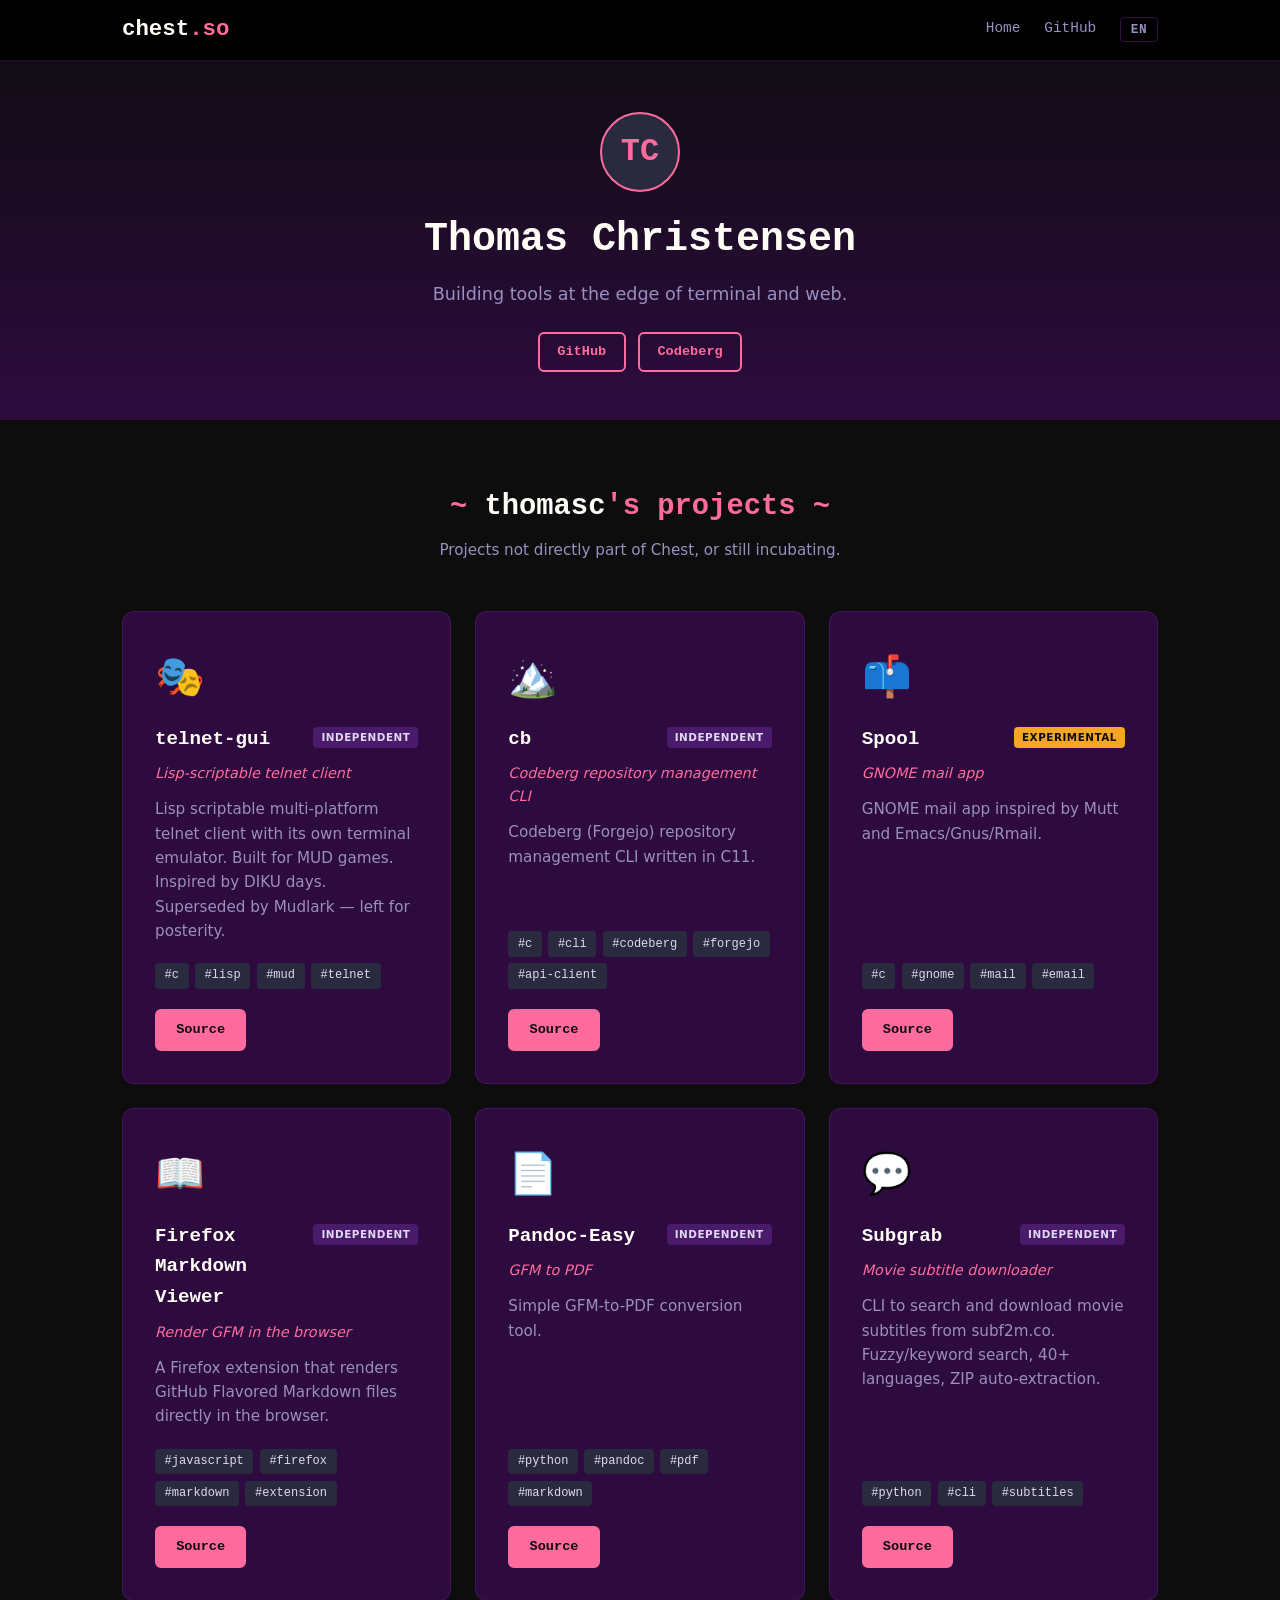
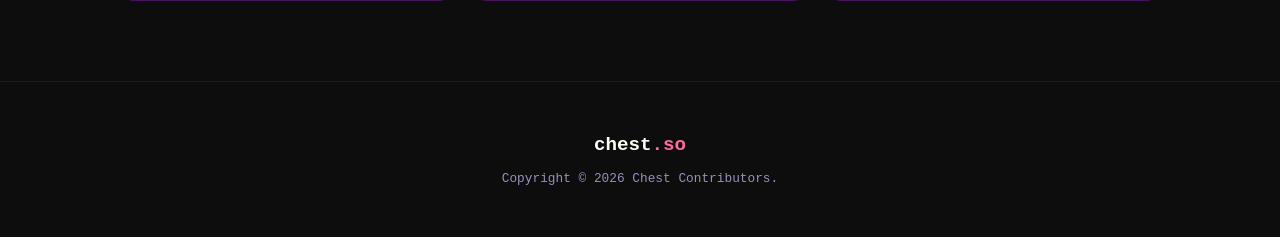
==== thomasc/index.html @ 007897b4 "Add user sub-pages for personal project showcases Introduces per-user profile pages (e.g. chest.so/t" ====
<!doctype html>
<html lang="en">
  <head>
    <meta charset="UTF-8" />
    <meta name="viewport" content="width=device-width, initial-scale=1.0" />
    <meta name="user" content="thomasc" />
    <title>thomasc — chest.so</title>
    <meta
      name="description"
      content="thomasc's projects on chest.so — incubating and side-quest projects from the Chest ecosystem."
    />
    <link rel="stylesheet" href="../style.css" />
    <link rel="stylesheet" href="../users.css" />
    <link
      rel="icon"
      href="data:image/svg+xml,<svg xmlns='http://www.w3.org/2000/svg' viewBox='0 0 100 100'><text y='.9em' font-size='90'>🧰</text></svg>"
    />
  </head>
  <body>
    <nav class="nav">
      <div class="nav-inner">
        <a href="/" class="nav-logo">
          <span class="logo-chest">chest</span><span class="logo-tld">.so</span>
        </a>
        <div class="nav-links">
          <a href="/" data-i18n="nav.home">Home</a>
          <a href="https://github.com/chestso" target="_blank" rel="noopener"
            >GitHub</a
          >
          <div class="lang-switcher" id="lang-switcher">
            <button
              class="lang-btn"
              id="lang-btn"
              aria-label="Switch language"
              aria-haspopup="true"
              aria-expanded="false"
            >
              EN
            </button>
            <ul class="lang-menu" id="lang-menu" role="menu">
              <li role="menuitem" data-lang="en">English</li>
              <li role="menuitem" data-lang="zh">中文</li>
              <li role="menuitem" data-lang="fa">فارسی</li>
              <li role="menuitem" data-lang="ar">العربية</li>
              <li role="menuitem" data-lang="th">ไทย</li>
              <li role="menuitem" data-lang="ru">Русский</li>
            </ul>
          </div>
        </div>
      </div>
    </nav>

    <main id="user-content"></main>

    <footer class="footer">
      <div class="container">
        <p>
          <span class="logo-chest">chest</span><span class="logo-tld">.so</span>
        </p>
        <p class="footer-sub" data-i18n="footer.copyright">
          Copyright &copy; 2026 Chest Contributors.
        </p>
      </div>
    </footer>

    <script src="../i18n.js"></script>
    <script src="../users.js"></script>
  </body>
</html>
---- style.css ----
:root {
  --cream: #fffdf5;
  --dark: #0d0d0d;
  --violet-deep: #2d0b3f;
  --violet: #6c1f8c;
  --magenta: #ff6b9d;
  --cyan: #00d4ff;
  --purple-mid: #4a1a6b;
  --gray-dark: #1a1a2e;
  --gray-mid: #2a2a3e;
  --text-light: #e0d8f0;
  --text-muted: #9a8fbf;
  --font-mono:
    'SF Mono', 'Cascadia Code', 'Fira Code', 'JetBrains Mono', 'Menlo',
    'Consolas', monospace;
  --font-sans:
    system-ui, -apple-system, 'Segoe UI', Helvetica, Arial, sans-serif;
  --max-width: 1100px;
}

*,
*::before,
*::after {
  margin: 0;
  padding: 0;
  box-sizing: border-box;
}

html {
  scroll-behavior: smooth;
}

body {
  background: var(--dark);
  color: var(--cream);
  font-family: var(--font-sans);
  line-height: 1.6;
  overflow-x: hidden;
}

a {
  color: var(--magenta);
  text-decoration: none;
  transition: color 0.2s;
}

a:hover {
  color: var(--cyan);
}

.container {
  max-width: var(--max-width);
  margin: 0 auto;
  padding: 0 2rem;
}

/* ── Navigation ── */
.nav {
  position: fixed;
  top: 0;
  left: 0;
  right: 0;
  z-index: 100;
  background: rgba(0, 0, 0, 0.98);
  backdrop-filter: blur(12px);
  border-bottom: 1px solid rgba(108, 31, 140, 0.3);
}

.nav-inner {
  max-width: var(--max-width);
  margin: 0 auto;
  padding: 0.75rem 2rem;
  display: flex;
  justify-content: space-between;
  align-items: center;
}

.nav-logo {
  font-family: var(--font-mono);
  font-size: 1.4rem;
  font-weight: 700;
  color: var(--cream);
}

.nav-logo:hover {
  color: var(--cream);
}

.logo-chest {
  color: var(--cream);
}

.logo-tld {
  color: var(--magenta);
}

.nav-links {
  display: flex;
  gap: 1.5rem;
  font-family: var(--font-mono);
  font-size: 0.9rem;
}

.nav-links a {
  color: var(--text-muted);
}

.nav-links a:hover {
  color: var(--cream);
}

/* ── Language Switcher ── */
.lang-switcher {
  position: relative;
}

.lang-btn {
  background: transparent;
  border: 1px solid rgba(108, 31, 140, 0.5);
  color: var(--text-muted);
  font-family: var(--font-mono);
  font-size: 0.8rem;
  font-weight: 600;
  padding: 0.25rem 0.6rem;
  border-radius: 4px;
  cursor: pointer;
  transition: all 0.2s;
  text-transform: uppercase;
  letter-spacing: 0.05em;
}

.lang-btn:hover {
  border-color: var(--magenta);
  color: var(--cream);
}

.lang-menu {
  position: absolute;
  top: calc(100% + 0.4rem);
  right: 0;
  list-style: none;
  background: var(--gray-dark);
  border: 1px solid rgba(108, 31, 140, 0.4);
  border-radius: 6px;
  padding: 0.4rem 0;
  min-width: 120px;
  box-shadow: 0 8px 24px rgba(0, 0, 0, 0.5);
  opacity: 0;
  visibility: hidden;
  transform: translateY(-4px);
  transition:
    opacity 0.2s,
    transform 0.2s,
    visibility 0.2s;
  z-index: 200;
}

.lang-menu.lang-menu-open {
  opacity: 1;
  visibility: visible;
  transform: translateY(0);
}

.lang-menu li {
  padding: 0.4rem 1rem;
  font-family: var(--font-mono);
  font-size: 0.85rem;
  color: var(--text-muted);
  cursor: pointer;
  transition: all 0.15s;
  white-space: nowrap;
}

.lang-menu li:hover {
  background: rgba(108, 31, 140, 0.25);
  color: var(--cream);
}

.lang-menu li.lang-active {
  color: var(--magenta);
  font-weight: 700;
}

/* ── Hero ── */
.hero {
  position: relative;
  min-height: 100vh;
  display: flex;
  align-items: center;
  justify-content: center;
  overflow: hidden;
}

.hero-bg {
  position: absolute;
  inset: 0;
  z-index: 0;
}

.hero-banner {
  width: 100%;
  height: 100%;
  object-fit: cover;
  opacity: 0.8;
  filter: saturate(1) contrast(1.1) brightness(0.7);
}

.hero-overlay {
  position: absolute;
  inset: 0;
  z-index: 1;
  background: linear-gradient(
    180deg,
    rgba(0, 0, 0, 0.6) 0%,
    rgba(0, 0, 0, 0.15) 40%,
    rgba(0, 0, 0, 0.6) 100%
  );
}

.hero-noise {
  position: absolute;
  inset: 0;
  z-index: 2;
  opacity: 0.2;
  mix-blend-mode: overlay;
  pointer-events: none;
}

.hero-content {
  position: relative;
  z-index: 2;
  text-align: center;
  padding: 2rem;
  max-width: 800px;
}

.hero-title {
  font-family: var(--font-mono);
  font-size: clamp(2rem, 5vw, 3.5rem);
  font-weight: 700;
  margin-bottom: 1.5rem;
  min-height: 1.3em;
}

.cursor {
  color: var(--magenta);
  animation: blink 1s step-end infinite;
}

@keyframes blink {
  50% {
    opacity: 0;
  }
}

.hero-sub {
  font-size: clamp(1rem, 2.5vw, 1.25rem);
  color: var(--text-muted);
  margin-bottom: 2rem;
  line-height: 1.7;
}

.hero-cta {
  display: flex;
  gap: 1rem;
  justify-content: center;
  flex-wrap: wrap;
}

/* ── Buttons ── */
.btn {
  display: inline-block;
  font-family: var(--font-mono);
  font-size: 0.95rem;
  font-weight: 600;
  padding: 0.7rem 1.8rem;
  border-radius: 6px;
  border: 2px solid transparent;
  cursor: pointer;
  transition: all 0.2s;
  text-transform: none;
  letter-spacing: 0;
}

.btn-primary {
  background: var(--magenta);
  color: var(--dark);
  border-color: var(--magenta);
}

.btn-primary:hover {
  background: var(--cyan);
  border-color: var(--cyan);
  color: var(--dark);
}

.btn-outline {
  background: transparent;
  color: var(--magenta);
  border-color: var(--magenta);
}

.btn-outline:hover {
  background: var(--magenta);
  color: var(--dark);
}

.btn-small {
  font-size: 0.85rem;
  padding: 0.5rem 1.2rem;
}

/* ── Sections ── */
.section {
  padding: 5rem 0;
}

.section-alt {
  background: var(--gray-dark);
}

.section-title {
  font-family: var(--font-mono);
  font-size: clamp(1.5rem, 3vw, 2.2rem);
  font-weight: 700;
  text-align: center;
  margin-bottom: 0.75rem;
}

.section-sub {
  text-align: center;
  color: var(--text-muted);
  max-width: 600px;
  margin: 0 auto 3rem;
  font-size: 1.05rem;
}

/* ── Card Grid ── */
.card-grid {
  display: grid;
  grid-template-columns: repeat(auto-fill, minmax(300px, 1fr));
  gap: 1.25rem;
}

.card {
  display: block;
  background: var(--gray-dark);
  border: 1px solid rgba(108, 31, 140, 0.25);
  border-radius: 10px;
  padding: 1.5rem;
  transition: all 0.25s;
}

.card:hover {
  border-color: var(--magenta);
  background: var(--gray-mid);
  color: var(--cream);
  transform: translateY(-2px);
}

.card-icon {
  font-size: 1.8rem;
  margin-bottom: 0.75rem;
  width: 48px;
  height: 48px;
  display: flex;
  align-items: center;
  justify-content: center;
  background: rgba(108, 31, 140, 0.2);
  border-radius: 8px;
  color: var(--magenta);
  font-family: var(--font-mono);
}

.card h3 {
  font-family: var(--font-mono);
  font-size: 1.1rem;
  font-weight: 700;
  margin-bottom: 0.5rem;
}

.card-flair {
  color: var(--magenta);
  font-weight: 400;
  font-style: italic;
}

.card p {
  color: var(--text-muted);
  font-size: 0.9rem;
  line-height: 1.5;
}

/* ── Feature Grid ── */
.feature-grid {
  display: grid;
  grid-template-columns: repeat(auto-fill, minmax(280px, 1fr));
  gap: 1.5rem;
}

.feature-card {
  background: var(--violet-deep);
  border: 1px solid rgba(108, 31, 140, 0.4);
  border-radius: 12px;
  padding: 2rem;
  transition: all 0.25s;
  display: flex;
  flex-direction: column;
}

.feature-card:hover {
  border-color: var(--cyan);
  transform: translateY(-2px);
}

.feature-icon {
  font-size: 2.5rem;
  margin-bottom: 1rem;
}

.feature-card h3 {
  font-family: var(--font-mono);
  font-size: 1.2rem;
  font-weight: 700;
  margin-bottom: 0.75rem;
}

.feature-card p {
  color: var(--text-muted);
  font-size: 0.95rem;
  margin-bottom: 1.25rem;
  line-height: 1.6;
  flex: 1;
}

.feature-actions {
  display: flex;
  gap: 0.75rem;
  flex-wrap: wrap;
  margin-top: auto;
}

.badge-new {
  display: inline-block;
  font-family: var(--font-sans);
  font-size: 0.65rem;
  font-weight: 700;
  font-style: normal;
  text-transform: uppercase;
  letter-spacing: 0.05em;
  background: var(--cyan);
  color: var(--dark);
  padding: 0.15rem 0.5rem;
  border-radius: 4px;
  margin-left: 0.5rem;
  vertical-align: middle;
}

/* ── Motto ── */
.section-motto {
  text-align: center;
  background: linear-gradient(
    180deg,
    var(--dark) 0%,
    var(--violet-deep) 50%,
    var(--dark) 100%
  );
}

.motto {
  font-family: var(--font-mono);
  font-size: clamp(1.8rem, 4vw, 3rem);
  font-weight: 700;
  margin-bottom: 1rem;
}

.motto-sub {
  max-width: 650px;
  margin: 0 auto;
  color: var(--text-muted);
  font-size: 1.1rem;
  line-height: 1.7;
}

/* ── Community Grid ── */
.community-grid {
  display: grid;
  grid-template-columns: repeat(auto-fill, minmax(260px, 1fr));
  gap: 1.5rem;
}

.community-card {
  display: block;
  background: var(--violet-deep);
  border: 1px solid rgba(108, 31, 140, 0.4);
  border-radius: 12px;
  padding: 2rem;
  text-align: center;
  transition: all 0.25s;
}

.community-card:hover {
  border-color: var(--cyan);
  transform: translateY(-2px);
  color: var(--cream);
}

.community-avatar {
  width: 56px;
  height: 56px;
  border-radius: 50%;
  border: 2px solid var(--magenta);
  object-fit: cover;
  margin: 0 auto 1rem;
  display: block;
}

.community-avatar-placeholder {
  width: 56px;
  height: 56px;
  border-radius: 50%;
  border: 2px solid var(--magenta);
  background: var(--gray-mid);
  display: flex;
  align-items: center;
  justify-content: center;
  font-family: var(--font-mono);
  font-size: 1.4rem;
  font-weight: 700;
  color: var(--magenta);
  margin: 0 auto 1rem;
}

.community-card h3 {
  font-family: var(--font-mono);
  font-size: 1.1rem;
  font-weight: 700;
  margin-bottom: 0.3rem;
}

.community-card-tagline {
  color: var(--text-muted);
  font-size: 0.85rem;
  line-height: 1.5;
  margin-bottom: 0.75rem;
}

.community-card-count {
  font-family: var(--font-mono);
  font-size: 0.8rem;
  color: var(--magenta);
  margin-bottom: 1rem;
}

.community-card .btn {
  font-size: 0.8rem;
  padding: 0.4rem 1rem;
}

.community-card-yours {
  border-style: dashed;
  border-color: rgba(108, 31, 140, 0.5);
  display: flex;
  flex-direction: column;
  align-items: center;
  justify-content: center;
  min-height: 200px;
}

.community-card-yours .yours-icon {
  font-size: 2rem;
  color: var(--text-muted);
  margin-bottom: 0.75rem;
}

.community-card-yours .yours-text {
  font-family: var(--font-mono);
  font-size: 0.9rem;
  color: var(--text-muted);
  line-height: 1.5;
}

/* ── Footer ── */
.footer {
  text-align: center;
  padding: 3rem 0;
  border-top: 1px solid rgba(108, 31, 140, 0.25);
  font-family: var(--font-mono);
}

.footer .logo-chest {
  font-size: 1.2rem;
  font-weight: 700;
}

.footer .logo-tld {
  font-size: 1.2rem;
  font-weight: 700;
  color: var(--magenta);
}

.footer-sub {
  color: var(--text-muted);
  font-size: 0.8rem;
  margin-top: 0.5rem;
}

/* ── Responsive ── */
@media (max-width: 640px) {
  .nav-links {
    gap: 0.75rem;
    font-size: 0.8rem;
  }

  .lang-btn {
    font-size: 0.7rem;
    padding: 0.2rem 0.45rem;
  }

  .hero-content {
    padding: 1rem;
  }

  .card-grid,
  .feature-grid,
  .community-grid {
    grid-template-columns: 1fr;
  }

  .section {
    padding: 3rem 0;
  }
}

/* ── Noise Canvas ── */
#noise canvas {
  width: 100%;
  height: 100%;
}

/* ── RTL Support ── */
body.rtl {
  text-align: right;
}

body.rtl .nav-inner {
  flex-direction: row-reverse;
}

body.rtl .nav-links {
  flex-direction: row-reverse;
}

body.rtl .feature-actions {
  flex-direction: row-reverse;
}

body.rtl .hero-cta {
  flex-direction: row-reverse;
}

body.rtl .card-grid,
body.rtl .feature-grid,
body.rtl .community-grid {
  direction: rtl;
}

body.rtl .lang-menu {
  right: auto;
  left: 0;
}

body.rtl .badge-new {
  margin-left: 0;
  margin-right: 0.5rem;
}
---- users.css ----
/* ── User Page: Profile Header ── */
.user-header {
  padding: 7rem 0 3rem;
  background: linear-gradient(180deg, var(--dark) 0%, var(--violet-deep) 100%);
  text-align: center;
}

.user-avatar {
  width: 80px;
  height: 80px;
  border-radius: 50%;
  border: 2px solid var(--magenta);
  object-fit: cover;
  margin-bottom: 1rem;
}

.user-avatar-placeholder {
  width: 80px;
  height: 80px;
  border-radius: 50%;
  border: 2px solid var(--magenta);
  background: var(--gray-mid);
  display: flex;
  align-items: center;
  justify-content: center;
  font-family: var(--font-mono);
  font-size: 2rem;
  font-weight: 700;
  color: var(--magenta);
  margin: 0 auto 1rem;
}

.user-name {
  font-family: var(--font-mono);
  font-size: clamp(1.8rem, 4vw, 2.5rem);
  font-weight: 700;
  color: var(--cream);
  margin-bottom: 0.5rem;
}

.user-tagline {
  font-size: 1.1rem;
  color: var(--text-muted);
  max-width: 500px;
  margin: 0 auto 1.5rem;
  line-height: 1.6;
}

.user-links {
  display: flex;
  gap: 0.75rem;
  justify-content: center;
  flex-wrap: wrap;
}

.user-links .btn {
  font-size: 0.85rem;
  padding: 0.45rem 1.1rem;
}

/* ── User Page: Projects Section ── */
.user-projects {
  padding: 4rem 0 5rem;
}

.user-projects-title {
  font-family: var(--font-mono);
  font-size: clamp(1.3rem, 3vw, 1.8rem);
  font-weight: 700;
  text-align: center;
  margin-bottom: 0.5rem;
}

.user-projects-title .tilde {
  color: var(--magenta);
}

.user-projects-sub {
  text-align: center;
  color: var(--text-muted);
  font-size: 0.95rem;
  margin-bottom: 3rem;
}

/* ── Project Cards (adapted from feature-card) ── */
.project-grid {
  display: grid;
  grid-template-columns: repeat(auto-fill, minmax(300px, 1fr));
  gap: 1.5rem;
}

.project-card {
  background: var(--violet-deep);
  border: 1px solid rgba(108, 31, 140, 0.4);
  border-radius: 12px;
  padding: 2rem;
  transition: all 0.25s;
  display: flex;
  flex-direction: column;
  position: relative;
}

.project-card:hover {
  border-color: var(--cyan);
  transform: translateY(-2px);
}

.project-icon {
  font-size: 2.5rem;
  margin-bottom: 1rem;
}

.project-header {
  display: flex;
  align-items: flex-start;
  justify-content: space-between;
  gap: 0.75rem;
  margin-bottom: 0.5rem;
}

.project-name {
  font-family: var(--font-mono);
  font-size: 1.2rem;
  font-weight: 700;
}

.project-status {
  display: inline-block;
  font-family: var(--font-sans);
  font-size: 0.65rem;
  font-weight: 700;
  text-transform: uppercase;
  letter-spacing: 0.05em;
  padding: 0.15rem 0.5rem;
  border-radius: 4px;
  white-space: nowrap;
  flex-shrink: 0;
  margin-top: 0.2rem;
}

.status-incubating {
  background: var(--cyan);
  color: var(--dark);
}

.status-independent {
  background: var(--purple-mid);
  color: var(--text-light);
}

.status-experimental {
  background: #f5a623;
  color: var(--dark);
}

.project-tagline {
  color: var(--magenta);
  font-style: italic;
  font-size: 0.9rem;
  margin-bottom: 0.75rem;
}

.project-description {
  color: var(--text-muted);
  font-size: 0.95rem;
  line-height: 1.6;
  flex: 1;
  margin-bottom: 1.25rem;
}

.project-tags {
  display: flex;
  flex-wrap: wrap;
  gap: 0.4rem;
  margin-bottom: 1.25rem;
}

.project-tag {
  font-family: var(--font-mono);
  font-size: 0.75rem;
  background: var(--gray-mid);
  color: var(--text-light);
  padding: 0.2rem 0.6rem;
  border-radius: 4px;
}

.project-actions {
  display: flex;
  gap: 0.75rem;
  margin-top: auto;
}

/* ── User Not Found ── */
.user-notfound {
  padding: 8rem 0 6rem;
  text-align: center;
}

.user-notfound h2 {
  font-family: var(--font-mono);
  font-size: 1.8rem;
  margin-bottom: 1rem;
}

.user-notfound p {
  color: var(--text-muted);
  margin-bottom: 2rem;
}

/* ── Responsive ── */
@media (max-width: 640px) {
  .user-header {
    padding: 6rem 0 2rem;
  }

  .project-grid {
    grid-template-columns: 1fr;
  }

  .user-projects {
    padding: 2rem 0 3rem;
  }
}

/* ── RTL Support ── */
body.rtl .user-links,
body.rtl .project-actions {
  flex-direction: row-reverse;
}

body.rtl .project-grid {
  direction: rtl;
}

body.rtl .project-header {
  flex-direction: row-reverse;
}

body.rtl .project-tags {
  justify-content: flex-end;
}
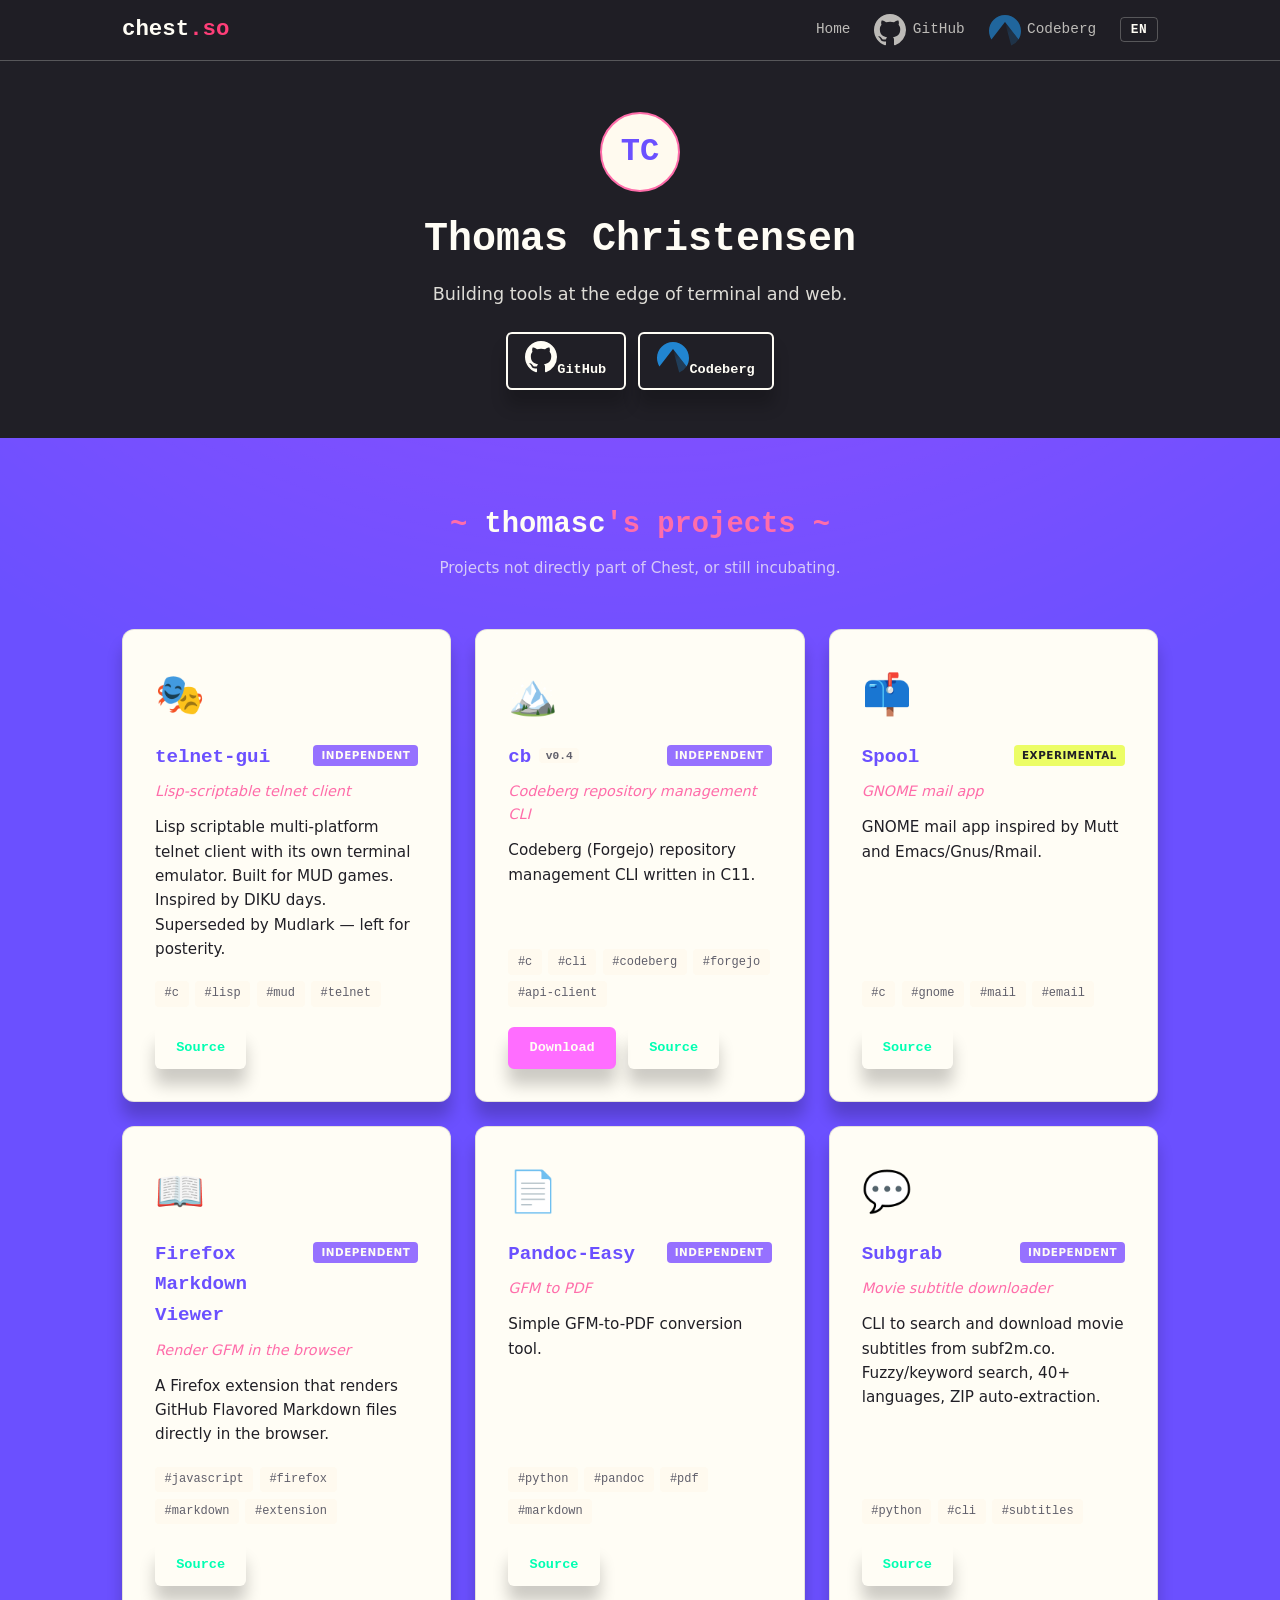
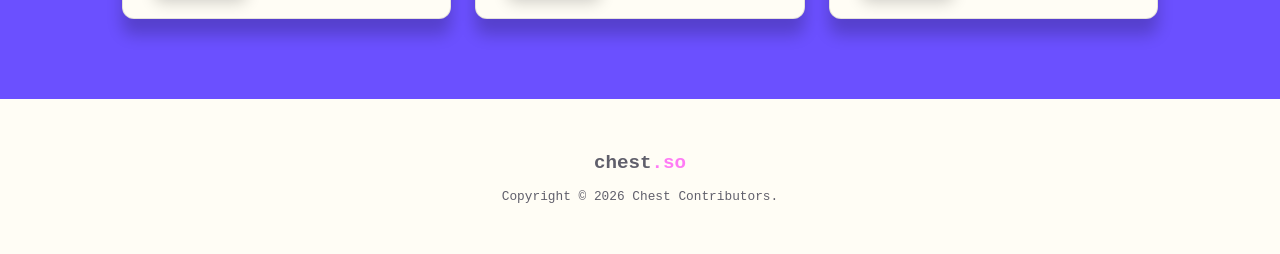
==== commit c841c4f6: "Add shared brand icons, move user metadata to users.json - Create assets/icons.js with official GitH" ====
--- a/thomasc/index.html
+++ b/thomasc/index.html
@@ -24,9 +24,7 @@
         </a>
         <div class="nav-links">
           <a href="/" data-i18n="nav.home">Home</a>
-          <a href="https://github.com/chestso" target="_blank" rel="noopener"
-            >GitHub</a
-          >
+          <span id="nav-icons"></span>
           <div class="lang-switcher" id="lang-switcher">
             <button
               class="lang-btn"
@@ -64,6 +62,7 @@
     </footer>
 
     <script src="../i18n.js"></script>
+    <script src="../assets/icons.js"></script>
     <script src="../users.js"></script>
   </body>
 </html>
--- a/style.css
+++ b/style.css
@@ -1,15 +1,68 @@
 :root {
-  --cream: #fffdf5;
-  --dark: #0d0d0d;
-  --violet-deep: #2d0b3f;
-  --violet: #6c1f8c;
-  --magenta: #ff6b9d;
-  --cyan: #00d4ff;
-  --purple-mid: #4a1a6b;
-  --gray-dark: #1a1a2e;
-  --gray-mid: #2a2a3e;
-  --text-light: #e0d8f0;
-  --text-muted: #9a8fbf;
+  /* ── CharmLand Site: Backgrounds ── */
+  --bg: #6b50ff; /* Charple — page background */
+  --bg-card: #fffdf5; /* Cream — light cards on purple */
+  --bg-card-hover: #fffaef; /* Butter — card hover */
+  --bg-elevated: #fffaef; /* Butter */
+  --bg-nav: rgba(32, 31, 38, 0.98); /* Pepper alpha */
+  --bg-section-alt: #201f26; /* Pepper — alt sections */
+  --bg-alt: #201f26; /* Pepper — motto, user header */
+  --bg-footer: #fffdf5; /* Cream — inverted footer */
+
+  /* ── CharmLand Site: Text ── */
+  --text: #fffdf5; /* Cream — body text on purple */
+  --text-light: #bfbcc8; /* Smoke */
+  --text-muted: #605f6b; /* Oyster — muted on cream */
+  --card-text: #201f26; /* Pepper — text on cream cards */
+  --card-title: #6b50ff; /* Charple — card titles */
+  --card-title-hover: #fe3e78; /* BurstRed — hover on cream */
+  --text-on-cream: #201f26; /* Pepper */
+  --text-on-cream-muted: #605f6b; /* Oyster */
+  --footer-text: #605f6b; /* Oyster — footer text */
+  --footer-link: #ff7bf5; /* LinkPink — footer links */
+
+  /* ── CharmLand Site: Accents ── */
+  --accent: #fe3e78; /* BurstRed — primary */
+  --accent-hover: #0adcdb; /* Turtle — hover/secondary */
+  --accent-green: #00ffb2; /* Julep — badges, success */
+  --link-green: #00ffb2; /* Julep — links */
+  --accent-yellow: #ecfd65; /* ActiveYellow — experimental */
+  --accent-purple: #9671ff; /* AccentPurple — independent status */
+  --accent-warm: #ff6daa; /* Tuna — warm accent */
+  --card-accent: #ff6daa; /* Tuna — card accent */
+  --card-icon-color: #6b50ff; /* Charple — card icon on cream */
+  --card-flair: #ff6daa; /* Tuna — card flair text */
+
+  /* ── Buttons ── */
+  --btn-bg: #ff6dff; /* ButtonMagenta */
+  --btn-text: #fffdf5; /* Cream */
+  --btn-outline-color: #fffdf5; /* Cream */
+
+  /* ── Borders ── */
+  --border: rgba(255, 253, 245, 0.25); /* Cream alpha — visible on purple */
+  --border-accent: rgba(254, 62, 120, 0.3); /* BurstRed alpha */
+  --border-hover: #e8fe96; /* Zest — community card hover */
+  --border-card: rgba(32, 31, 38, 0.12); /* Pepper alpha — on cream cards */
+
+  /* ── Overlay & interactive alphas ── */
+  --hero-overlay: rgba(32, 31, 38, 0.55); /* Pepper alpha */
+  --hover-accent-bg: rgba(254, 62, 120, 0.15); /* BurstRed alpha */
+  --card-icon-bg: rgba(107, 80, 255, 0.12); /* Charple alpha */
+  --shadow-menu: 0 8px 24px rgba(0, 0, 0, 0.5);
+  --shadow-card: 0 1rem 1rem rgba(0, 0, 0, 0.2);
+  --shadow-card-hover: 0 0.25rem 0.25rem rgba(0, 0, 0, 0.25);
+
+  /* ── Gradient glow ── */
+  --glow-gradient: radial-gradient(
+    circle,
+    rgba(255, 123, 245, 0.6) 0%,
+    rgba(255, 123, 245, 0) 70%
+  );
+
+  /* ── Animated gradient text ── */
+  --gradient-text: linear-gradient(90deg, #fffdf5, #ff7bf5, #fffdf5);
+
+  /* ── Fonts ── */
   --font-mono:
     'SF Mono', 'Cascadia Code', 'Fira Code', 'JetBrains Mono', 'Menlo',
     'Consolas', monospace;
@@ -31,21 +84,47 @@
 }
 
 body {
-  background: var(--dark);
-  color: var(--cream);
+  background: var(--bg);
+  color: var(--text);
   font-family: var(--font-sans);
   line-height: 1.6;
   overflow-x: hidden;
+  position: relative;
+}
+
+body::before {
+  content: '';
+  position: fixed;
+  top: 0;
+  left: 0;
+  width: 100vw;
+  height: 100vh;
+  background: var(--glow-gradient);
+  background-size: 2400px 2400px;
+  background-position: 50% -1600px;
+  background-repeat: no-repeat;
+  z-index: -1;
+  pointer-events: none;
+  mix-blend-mode: overlay;
+}
+
+@keyframes bg-colorcycle {
+  0% {
+    background-position: 0 0;
+  }
+  to {
+    background-position: 200% 0;
+  }
 }
 
 a {
-  color: var(--magenta);
+  color: var(--link-green);
   text-decoration: none;
   transition: color 0.2s;
 }
 
 a:hover {
-  color: var(--cyan);
+  color: var(--card-accent);
 }
 
 .container {
@@ -61,9 +140,9 @@
   left: 0;
   right: 0;
   z-index: 100;
-  background: rgba(0, 0, 0, 0.98);
+  background: var(--bg-nav);
   backdrop-filter: blur(12px);
-  border-bottom: 1px solid rgba(108, 31, 140, 0.3);
+  border-bottom: 1px solid var(--border);
 }
 
 .nav-inner {
@@ -79,34 +158,76 @@
   font-family: var(--font-mono);
   font-size: 1.4rem;
   font-weight: 700;
-  color: var(--cream);
+  color: var(--text);
 }
 
 .nav-logo:hover {
-  color: var(--cream);
+  color: var(--text);
 }
 
 .logo-chest {
-  color: var(--cream);
+  color: var(--text);
 }
 
 .logo-tld {
-  color: var(--magenta);
+  color: var(--accent);
 }
 
 .nav-links {
   display: flex;
+  align-items: center;
   gap: 1.5rem;
   font-family: var(--font-mono);
   font-size: 0.9rem;
 }
 
 .nav-links a {
-  color: var(--text-muted);
+  display: inline-flex;
+  align-items: center;
+  color: var(--text);
+  opacity: 0.7;
 }
 
 .nav-links a:hover {
-  color: var(--cream);
+  color: var(--accent-green);
+  opacity: 1;
+}
+
+.nav-icon-link {
+  display: inline-flex;
+  align-items: center;
+  gap: 0.4rem;
+  color: var(--text);
+  opacity: 0.7;
+}
+
+#nav-icons {
+  display: inline-flex;
+  align-items: center;
+  gap: 1.5rem;
+}
+
+.nav-icon-link:hover {
+  color: var(--accent-green);
+  opacity: 1;
+}
+
+.nav-icon-link svg {
+  flex-shrink: 0;
+}
+
+/* ── Liberapay ── */
+/* Hidden until Liberapay account is fully set up.
+   To enable: change display to "inline-flex" */
+.nav-liberapay {
+  display: none;
+  align-items: center;
+}
+
+.nav-liberapay img {
+  height: 28px;
+  width: auto;
+  border-radius: 4px;
 }
 
 /* ── Language Switcher ── */
@@ -116,8 +237,8 @@
 
 .lang-btn {
   background: transparent;
-  border: 1px solid rgba(108, 31, 140, 0.5);
-  color: var(--text-muted);
+  border: 1px solid var(--border);
+  color: var(--text);
   font-family: var(--font-mono);
   font-size: 0.8rem;
   font-weight: 600;
@@ -130,8 +251,8 @@
 }
 
 .lang-btn:hover {
-  border-color: var(--magenta);
-  color: var(--cream);
+  border-color: var(--link-green);
+  color: var(--text);
 }
 
 .lang-menu {
@@ -139,12 +260,12 @@
   top: calc(100% + 0.4rem);
   right: 0;
   list-style: none;
-  background: var(--gray-dark);
-  border: 1px solid rgba(108, 31, 140, 0.4);
+  background: var(--bg-section-alt);
+  border: 1px solid var(--border);
   border-radius: 6px;
   padding: 0.4rem 0;
   min-width: 120px;
-  box-shadow: 0 8px 24px rgba(0, 0, 0, 0.5);
+  box-shadow: var(--shadow-menu);
   opacity: 0;
   visibility: hidden;
   transform: translateY(-4px);
@@ -165,19 +286,25 @@
   padding: 0.4rem 1rem;
   font-family: var(--font-mono);
   font-size: 0.85rem;
-  color: var(--text-muted);
+  color: var(--text);
   cursor: pointer;
   transition: all 0.15s;
   white-space: nowrap;
 }
 
+.section,
+.section-alt,
+.section-motto {
+  border-bottom: 1px solid var(--border);
+}
+
 .lang-menu li:hover {
-  background: rgba(108, 31, 140, 0.25);
-  color: var(--cream);
+  background: var(--hover-accent-bg);
+  color: var(--text);
 }
 
 .lang-menu li.lang-active {
-  color: var(--magenta);
+  color: var(--link-green);
   font-weight: 700;
 }
 
@@ -209,12 +336,7 @@
   position: absolute;
   inset: 0;
   z-index: 1;
-  background: linear-gradient(
-    180deg,
-    rgba(0, 0, 0, 0.6) 0%,
-    rgba(0, 0, 0, 0.15) 40%,
-    rgba(0, 0, 0, 0.6) 100%
-  );
+  background: var(--hero-overlay);
 }
 
 .hero-noise {
@@ -240,10 +362,17 @@
   font-weight: 700;
   margin-bottom: 1.5rem;
   min-height: 1.3em;
+  background-image: var(--gradient-text);
+  background-size: 200% 200%;
+  background-clip: text;
+  -webkit-background-clip: text;
+  -webkit-text-fill-color: transparent;
+  animation: 6s linear infinite bg-colorcycle;
 }
 
 .cursor {
-  color: var(--magenta);
+  color: var(--accent-warm);
+  -webkit-text-fill-color: var(--accent-warm);
   animation: blink 1s step-end infinite;
 }
 
@@ -255,7 +384,8 @@
 
 .hero-sub {
   font-size: clamp(1rem, 2.5vw, 1.25rem);
-  color: var(--text-muted);
+  color: var(--text);
+  opacity: 0.85;
   margin-bottom: 2rem;
   line-height: 1.7;
 }
@@ -277,32 +407,43 @@
   border-radius: 6px;
   border: 2px solid transparent;
   cursor: pointer;
-  transition: all 0.2s;
+  transition:
+    transform 0.15s,
+    box-shadow 0.15s,
+    opacity 0.15s;
   text-transform: none;
   letter-spacing: 0;
+  box-shadow: var(--shadow-card);
+}
+
+.btn:hover {
+  transform: translateY(1px);
+  box-shadow: var(--shadow-card-hover);
+}
+
+.btn:active {
+  transform: translateY(2px);
 }
 
 .btn-primary {
-  background: var(--magenta);
-  color: var(--dark);
-  border-color: var(--magenta);
+  background: var(--btn-bg);
+  color: var(--btn-text);
+  border-color: var(--btn-bg);
 }
 
 .btn-primary:hover {
-  background: var(--cyan);
-  border-color: var(--cyan);
-  color: var(--dark);
+  opacity: 0.85;
 }
 
 .btn-outline {
   background: transparent;
-  color: var(--magenta);
-  border-color: var(--magenta);
+  color: var(--btn-outline-color);
+  border-color: var(--btn-outline-color);
 }
 
 .btn-outline:hover {
-  background: var(--magenta);
-  color: var(--dark);
+  background: var(--btn-outline-color);
+  color: var(--bg);
 }
 
 .btn-small {
@@ -316,7 +457,7 @@
 }
 
 .section-alt {
-  background: var(--gray-dark);
+  background: var(--bg-section-alt);
 }
 
 .section-title {
@@ -329,10 +470,16 @@
 
 .section-sub {
   text-align: center;
-  color: var(--text-muted);
+  color: var(--text);
+  opacity: 0.7;
   max-width: 600px;
   margin: 0 auto 3rem;
   font-size: 1.05rem;
+}
+
+.section-alt .section-sub {
+  color: var(--text);
+  opacity: 0.6;
 }
 
 /* ── Card Grid ── */
@@ -344,18 +491,21 @@
 
 .card {
   display: block;
-  background: var(--gray-dark);
-  border: 1px solid rgba(108, 31, 140, 0.25);
+  background: var(--bg-card);
+  border: 1px solid var(--border-card);
   border-radius: 10px;
   padding: 1.5rem;
-  transition: all 0.25s;
+  transition:
+    transform 0.15s,
+    box-shadow 0.15s;
+  box-shadow: var(--shadow-card);
 }
 
 .card:hover {
-  border-color: var(--magenta);
-  background: var(--gray-mid);
-  color: var(--cream);
-  transform: translateY(-2px);
+  border-color: var(--card-accent);
+  color: var(--card-text);
+  transform: translateY(6px);
+  box-shadow: var(--shadow-card-hover);
 }
 
 .card-icon {
@@ -366,9 +516,9 @@
   display: flex;
   align-items: center;
   justify-content: center;
-  background: rgba(108, 31, 140, 0.2);
+  background: var(--card-icon-bg);
   border-radius: 8px;
-  color: var(--magenta);
+  color: var(--card-icon-color);
   font-family: var(--font-mono);
 }
 
@@ -377,18 +527,28 @@
   font-size: 1.1rem;
   font-weight: 700;
   margin-bottom: 0.5rem;
+  color: var(--card-title);
+  transition: color 0.25s;
+}
+
+.card:hover h3 {
+  color: var(--card-title-hover);
 }
 
 .card-flair {
-  color: var(--magenta);
+  color: var(--card-flair);
   font-weight: 400;
   font-style: italic;
 }
 
 .card p {
-  color: var(--text-muted);
+  color: var(--card-text);
   font-size: 0.9rem;
   line-height: 1.5;
+}
+
+.badge-version {
+  color: var(--card-text);
 }
 
 /* ── Feature Grid ── */
@@ -399,18 +559,22 @@
 }
 
 .feature-card {
-  background: var(--violet-deep);
-  border: 1px solid rgba(108, 31, 140, 0.4);
+  background: var(--bg-card);
+  border: 1px solid var(--border-card);
   border-radius: 12px;
   padding: 2rem;
-  transition: all 0.25s;
+  transition:
+    transform 0.15s,
+    box-shadow 0.15s;
   display: flex;
   flex-direction: column;
+  box-shadow: var(--shadow-card);
 }
 
 .feature-card:hover {
-  border-color: var(--cyan);
-  transform: translateY(-2px);
+  border-color: var(--card-accent);
+  transform: translateY(6px);
+  box-shadow: var(--shadow-card-hover);
 }
 
 .feature-icon {
@@ -423,10 +587,16 @@
   font-size: 1.2rem;
   font-weight: 700;
   margin-bottom: 0.75rem;
+  color: var(--card-title);
+  transition: color 0.25s;
+}
+
+.feature-card:hover h3 {
+  color: var(--card-title-hover);
 }
 
 .feature-card p {
-  color: var(--text-muted);
+  color: var(--card-text);
   font-size: 0.95rem;
   margin-bottom: 1.25rem;
   line-height: 1.6;
@@ -440,18 +610,14 @@
   margin-top: auto;
 }
 
-.badge-new {
-  display: inline-block;
-  font-family: var(--font-sans);
-  font-size: 0.65rem;
-  font-weight: 700;
-  font-style: normal;
-  text-transform: uppercase;
-  letter-spacing: 0.05em;
-  background: var(--cyan);
-  color: var(--dark);
-  padding: 0.15rem 0.5rem;
+.badge-version {
+  font-family: var(--font-mono);
+  font-size: 0.7rem;
+  font-weight: 600;
+  color: var(--text-on-cream-muted);
+  background: var(--bg-card-hover);
   border-radius: 4px;
+  padding: 0.1rem 0.4rem;
   margin-left: 0.5rem;
   vertical-align: middle;
 }
@@ -459,12 +625,7 @@
 /* ── Motto ── */
 .section-motto {
   text-align: center;
-  background: linear-gradient(
-    180deg,
-    var(--dark) 0%,
-    var(--violet-deep) 50%,
-    var(--dark) 100%
-  );
+  background: var(--bg-alt);
 }
 
 .motto {
@@ -472,12 +633,14 @@
   font-size: clamp(1.8rem, 4vw, 3rem);
   font-weight: 700;
   margin-bottom: 1rem;
+  color: var(--text);
 }
 
 .motto-sub {
   max-width: 650px;
   margin: 0 auto;
-  color: var(--text-muted);
+  color: var(--text);
+  opacity: 0.7;
   font-size: 1.1rem;
   line-height: 1.7;
 }
@@ -491,25 +654,28 @@
 
 .community-card {
   display: block;
-  background: var(--violet-deep);
-  border: 1px solid rgba(108, 31, 140, 0.4);
+  background: var(--bg-card);
+  border: 1px solid var(--border-card);
   border-radius: 12px;
   padding: 2rem;
   text-align: center;
-  transition: all 0.25s;
+  transition:
+    transform 0.15s,
+    box-shadow 0.15s;
+  box-shadow: var(--shadow-card);
 }
 
 .community-card:hover {
-  border-color: var(--cyan);
-  transform: translateY(-2px);
-  color: var(--cream);
+  border-color: var(--border-hover);
+  transform: translateY(6px);
+  box-shadow: var(--shadow-card-hover);
 }
 
 .community-avatar {
   width: 56px;
   height: 56px;
   border-radius: 50%;
-  border: 2px solid var(--magenta);
+  border: 2px solid var(--card-accent);
   object-fit: cover;
   margin: 0 auto 1rem;
   display: block;
@@ -519,15 +685,15 @@
   width: 56px;
   height: 56px;
   border-radius: 50%;
-  border: 2px solid var(--magenta);
-  background: var(--gray-mid);
+  border: 2px solid var(--card-accent);
+  background: var(--bg-card-hover);
   display: flex;
   align-items: center;
   justify-content: center;
   font-family: var(--font-mono);
   font-size: 1.4rem;
   font-weight: 700;
-  color: var(--magenta);
+  color: var(--card-title);
   margin: 0 auto 1rem;
 }
 
@@ -536,10 +702,16 @@
   font-size: 1.1rem;
   font-weight: 700;
   margin-bottom: 0.3rem;
+  color: var(--card-title);
+  transition: color 0.25s;
+}
+
+.community-card:hover h3 {
+  color: var(--card-title-hover);
 }
 
 .community-card-tagline {
-  color: var(--text-muted);
+  color: var(--text-on-cream-muted);
   font-size: 0.85rem;
   line-height: 1.5;
   margin-bottom: 0.75rem;
@@ -548,7 +720,7 @@
 .community-card-count {
   font-family: var(--font-mono);
   font-size: 0.8rem;
-  color: var(--magenta);
+  color: var(--card-title);
   margin-bottom: 1rem;
 }
 
@@ -559,7 +731,7 @@
 
 .community-card-yours {
   border-style: dashed;
-  border-color: rgba(108, 31, 140, 0.5);
+  border-color: var(--border);
   display: flex;
   flex-direction: column;
   align-items: center;
@@ -569,14 +741,14 @@
 
 .community-card-yours .yours-icon {
   font-size: 2rem;
-  color: var(--text-muted);
+  color: var(--text-on-cream-muted);
   margin-bottom: 0.75rem;
 }
 
 .community-card-yours .yours-text {
   font-family: var(--font-mono);
   font-size: 0.9rem;
-  color: var(--text-muted);
+  color: var(--text-on-cream-muted);
   line-height: 1.5;
 }
 
@@ -584,23 +756,25 @@
 .footer {
   text-align: center;
   padding: 3rem 0;
-  border-top: 1px solid rgba(108, 31, 140, 0.25);
+  background: var(--bg-footer);
+  border-top: 1px solid var(--border);
   font-family: var(--font-mono);
 }
 
 .footer .logo-chest {
   font-size: 1.2rem;
   font-weight: 700;
+  color: var(--footer-text);
 }
 
 .footer .logo-tld {
   font-size: 1.2rem;
   font-weight: 700;
-  color: var(--magenta);
+  color: var(--footer-link);
 }
 
 .footer-sub {
-  color: var(--text-muted);
+  color: var(--footer-text);
   font-size: 0.8rem;
   margin-top: 0.5rem;
 }
@@ -669,8 +843,3 @@
   right: auto;
   left: 0;
 }
-
-body.rtl .badge-new {
-  margin-left: 0;
-  margin-right: 0.5rem;
-}
--- a/users.css
+++ b/users.css
@@ -1,7 +1,7 @@
 /* ── User Page: Profile Header ── */
 .user-header {
   padding: 7rem 0 3rem;
-  background: linear-gradient(180deg, var(--dark) 0%, var(--violet-deep) 100%);
+  background: var(--bg-alt);
   text-align: center;
 }
 
@@ -9,7 +9,7 @@
   width: 80px;
   height: 80px;
   border-radius: 50%;
-  border: 2px solid var(--magenta);
+  border: 2px solid var(--card-accent);
   object-fit: cover;
   margin-bottom: 1rem;
 }
@@ -18,15 +18,15 @@
   width: 80px;
   height: 80px;
   border-radius: 50%;
-  border: 2px solid var(--magenta);
-  background: var(--gray-mid);
+  border: 2px solid var(--card-accent);
+  background: var(--bg-card-hover);
   display: flex;
   align-items: center;
   justify-content: center;
   font-family: var(--font-mono);
   font-size: 2rem;
   font-weight: 700;
-  color: var(--magenta);
+  color: var(--card-title);
   margin: 0 auto 1rem;
 }
 
@@ -34,13 +34,14 @@
   font-family: var(--font-mono);
   font-size: clamp(1.8rem, 4vw, 2.5rem);
   font-weight: 700;
-  color: var(--cream);
+  color: var(--text);
   margin-bottom: 0.5rem;
 }
 
 .user-tagline {
   font-size: 1.1rem;
-  color: var(--text-muted);
+  color: var(--text);
+  opacity: 0.85;
   max-width: 500px;
   margin: 0 auto 1.5rem;
   line-height: 1.6;
@@ -72,17 +73,18 @@
 }
 
 .user-projects-title .tilde {
-  color: var(--magenta);
+  color: var(--card-accent);
 }
 
 .user-projects-sub {
   text-align: center;
-  color: var(--text-muted);
+  color: var(--text);
+  opacity: 0.7;
   font-size: 0.95rem;
   margin-bottom: 3rem;
 }
 
-/* ── Project Cards (adapted from feature-card) ── */
+/* ── Project Cards ── */
 .project-grid {
   display: grid;
   grid-template-columns: repeat(auto-fill, minmax(300px, 1fr));
@@ -90,19 +92,23 @@
 }
 
 .project-card {
-  background: var(--violet-deep);
-  border: 1px solid rgba(108, 31, 140, 0.4);
+  background: var(--bg-card);
+  border: 1px solid var(--border-card);
   border-radius: 12px;
   padding: 2rem;
-  transition: all 0.25s;
+  transition:
+    transform 0.15s,
+    box-shadow 0.15s;
   display: flex;
   flex-direction: column;
   position: relative;
+  box-shadow: var(--shadow-card);
 }
 
 .project-card:hover {
-  border-color: var(--cyan);
-  transform: translateY(-2px);
+  border-color: var(--card-accent);
+  transform: translateY(6px);
+  box-shadow: var(--shadow-card-hover);
 }
 
 .project-icon {
@@ -122,6 +128,12 @@
   font-family: var(--font-mono);
   font-size: 1.2rem;
   font-weight: 700;
+  color: var(--card-title);
+  transition: color 0.25s;
+}
+
+.project-card:hover .project-name {
+  color: var(--card-title-hover);
 }
 
 .project-status {
@@ -139,29 +151,29 @@
 }
 
 .status-incubating {
-  background: var(--cyan);
-  color: var(--dark);
+  background: var(--card-accent);
+  color: var(--btn-text);
 }
 
 .status-independent {
-  background: var(--purple-mid);
-  color: var(--text-light);
+  background: var(--accent-purple);
+  color: var(--btn-text);
 }
 
 .status-experimental {
-  background: #f5a623;
-  color: var(--dark);
+  background: var(--accent-yellow);
+  color: var(--text-on-cream);
 }
 
 .project-tagline {
-  color: var(--magenta);
+  color: var(--card-accent);
   font-style: italic;
   font-size: 0.9rem;
   margin-bottom: 0.75rem;
 }
 
 .project-description {
-  color: var(--text-muted);
+  color: var(--card-text);
   font-size: 0.95rem;
   line-height: 1.6;
   flex: 1;
@@ -178,8 +190,8 @@
 .project-tag {
   font-family: var(--font-mono);
   font-size: 0.75rem;
-  background: var(--gray-mid);
-  color: var(--text-light);
+  background: var(--bg-card-hover);
+  color: var(--text-on-cream-muted);
   padding: 0.2rem 0.6rem;
   border-radius: 4px;
 }
@@ -203,7 +215,8 @@
 }
 
 .user-notfound p {
-  color: var(--text-muted);
+  color: var(--text);
+  opacity: 0.7;
   margin-bottom: 2rem;
 }
 
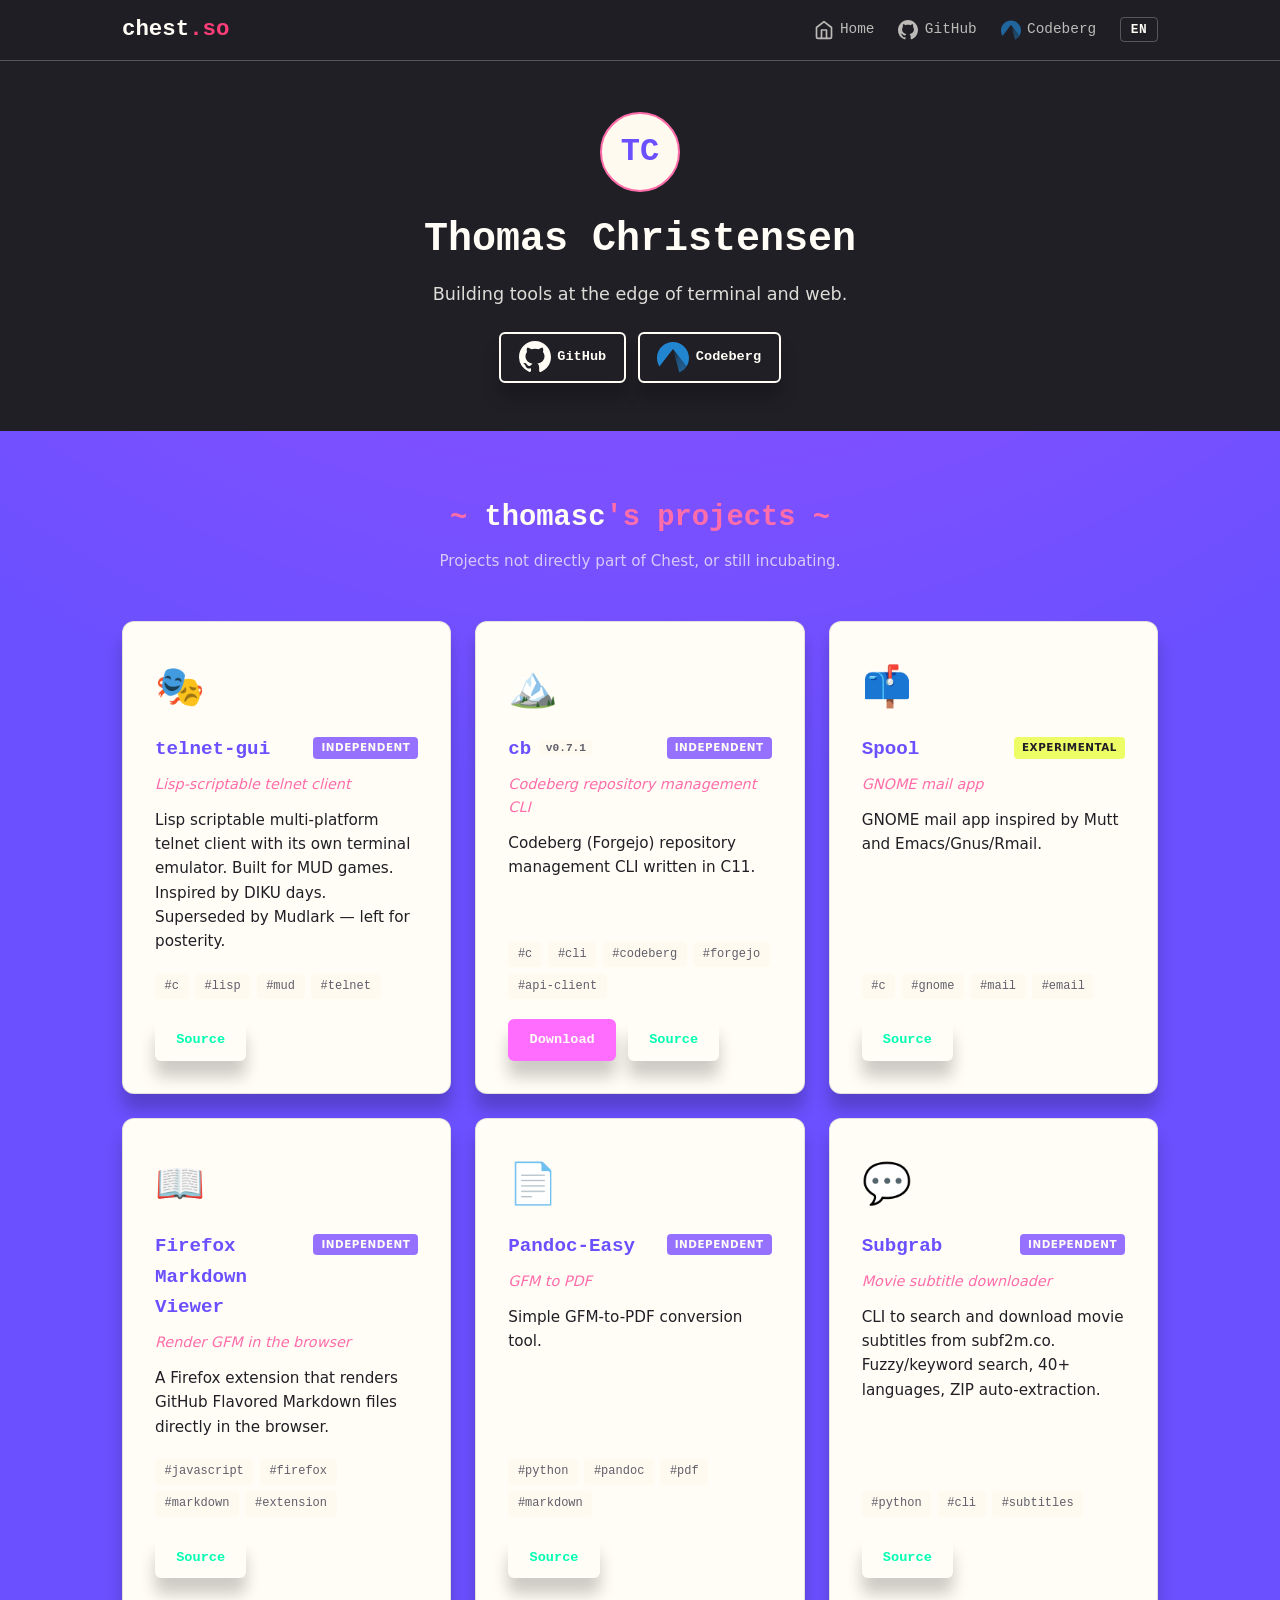
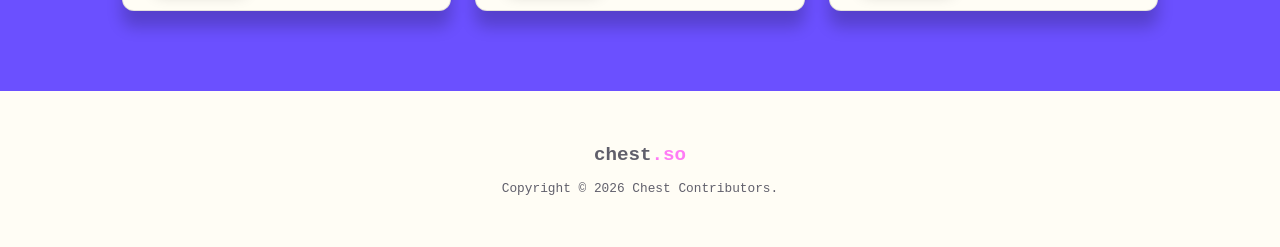
==== commit 88bf8d04: "Add nav icons, extract shared code to common.js, and deduplicate main.js/users.js Nav links now have" ====
--- a/thomasc/index.html
+++ b/thomasc/index.html
@@ -23,7 +23,24 @@
           <span class="logo-chest">chest</span><span class="logo-tld">.so</span>
         </a>
         <div class="nav-links">
-          <a href="/" data-i18n="nav.home">Home</a>
+          <a href="/" class="nav-link">
+            <svg
+              class="nav-link-icon"
+              xmlns="http://www.w3.org/2000/svg"
+              width="16"
+              height="16"
+              viewBox="0 0 24 24"
+              fill="none"
+              stroke="currentColor"
+              stroke-width="2"
+              stroke-linecap="round"
+              stroke-linejoin="round"
+              aria-hidden="true"
+            >
+              <path d="M3 9l9-7 9 7v11a2 2 0 0 1-2 2H5a2 2 0 0 1-2-2z" />
+              <polyline points="9 22 9 12 15 12 15 22" /></svg
+            ><span data-i18n="nav.home">Home</span>
+          </a>
           <span id="nav-icons"></span>
           <div class="lang-switcher" id="lang-switcher">
             <button
@@ -63,6 +80,7 @@
 
     <script src="../i18n.js"></script>
     <script src="../assets/icons.js"></script>
+    <script src="../common.js"></script>
     <script src="../users.js"></script>
   </body>
 </html>
--- a/style.css
+++ b/style.css
@@ -184,8 +184,18 @@
 .nav-links a {
   display: inline-flex;
   align-items: center;
+  gap: 0.4rem;
   color: var(--text);
   opacity: 0.7;
+}
+
+.nav-link-icon {
+  flex-shrink: 0;
+}
+
+.nav-links svg {
+  width: 20px;
+  height: 20px;
 }
 
 .nav-links a:hover {
@@ -399,7 +409,10 @@
 
 /* ── Buttons ── */
 .btn {
-  display: inline-block;
+  display: inline-flex;
+  align-items: center;
+  justify-content: center;
+  gap: 0.4rem;
   font-family: var(--font-mono);
   font-size: 0.95rem;
   font-weight: 600;
@@ -421,6 +434,10 @@
   box-shadow: var(--shadow-card-hover);
 }
 
+.btn:not(.btn-primary):not(.btn-outline):hover {
+  color: var(--link-green);
+}
+
 .btn:active {
   transform: translateY(2px);
 }
@@ -433,6 +450,7 @@
 
 .btn-primary:hover {
   opacity: 0.85;
+  color: var(--btn-text);
 }
 
 .btn-outline {
@@ -545,10 +563,6 @@
   color: var(--card-text);
   font-size: 0.9rem;
   line-height: 1.5;
-}
-
-.badge-version {
-  color: var(--card-text);
 }
 
 /* ── Feature Grid ── */
@@ -582,6 +596,12 @@
   margin-bottom: 1rem;
 }
 
+.feature-icon img {
+  display: block;
+  width: 48px;
+  height: 48px;
+}
+
 .feature-card h3 {
   font-family: var(--font-mono);
   font-size: 1.2rem;
@@ -620,6 +640,10 @@
   padding: 0.1rem 0.4rem;
   margin-left: 0.5rem;
   vertical-align: middle;
+}
+
+a .badge-version {
+  color: var(--text-on-cream-muted);
 }
 
 /* ── Motto ── */
@@ -786,6 +810,11 @@
     font-size: 0.8rem;
   }
 
+  .nav-link-icon + span,
+  .nav-link span {
+    display: none;
+  }
+
   .lang-btn {
     font-size: 0.7rem;
     padding: 0.2rem 0.45rem;
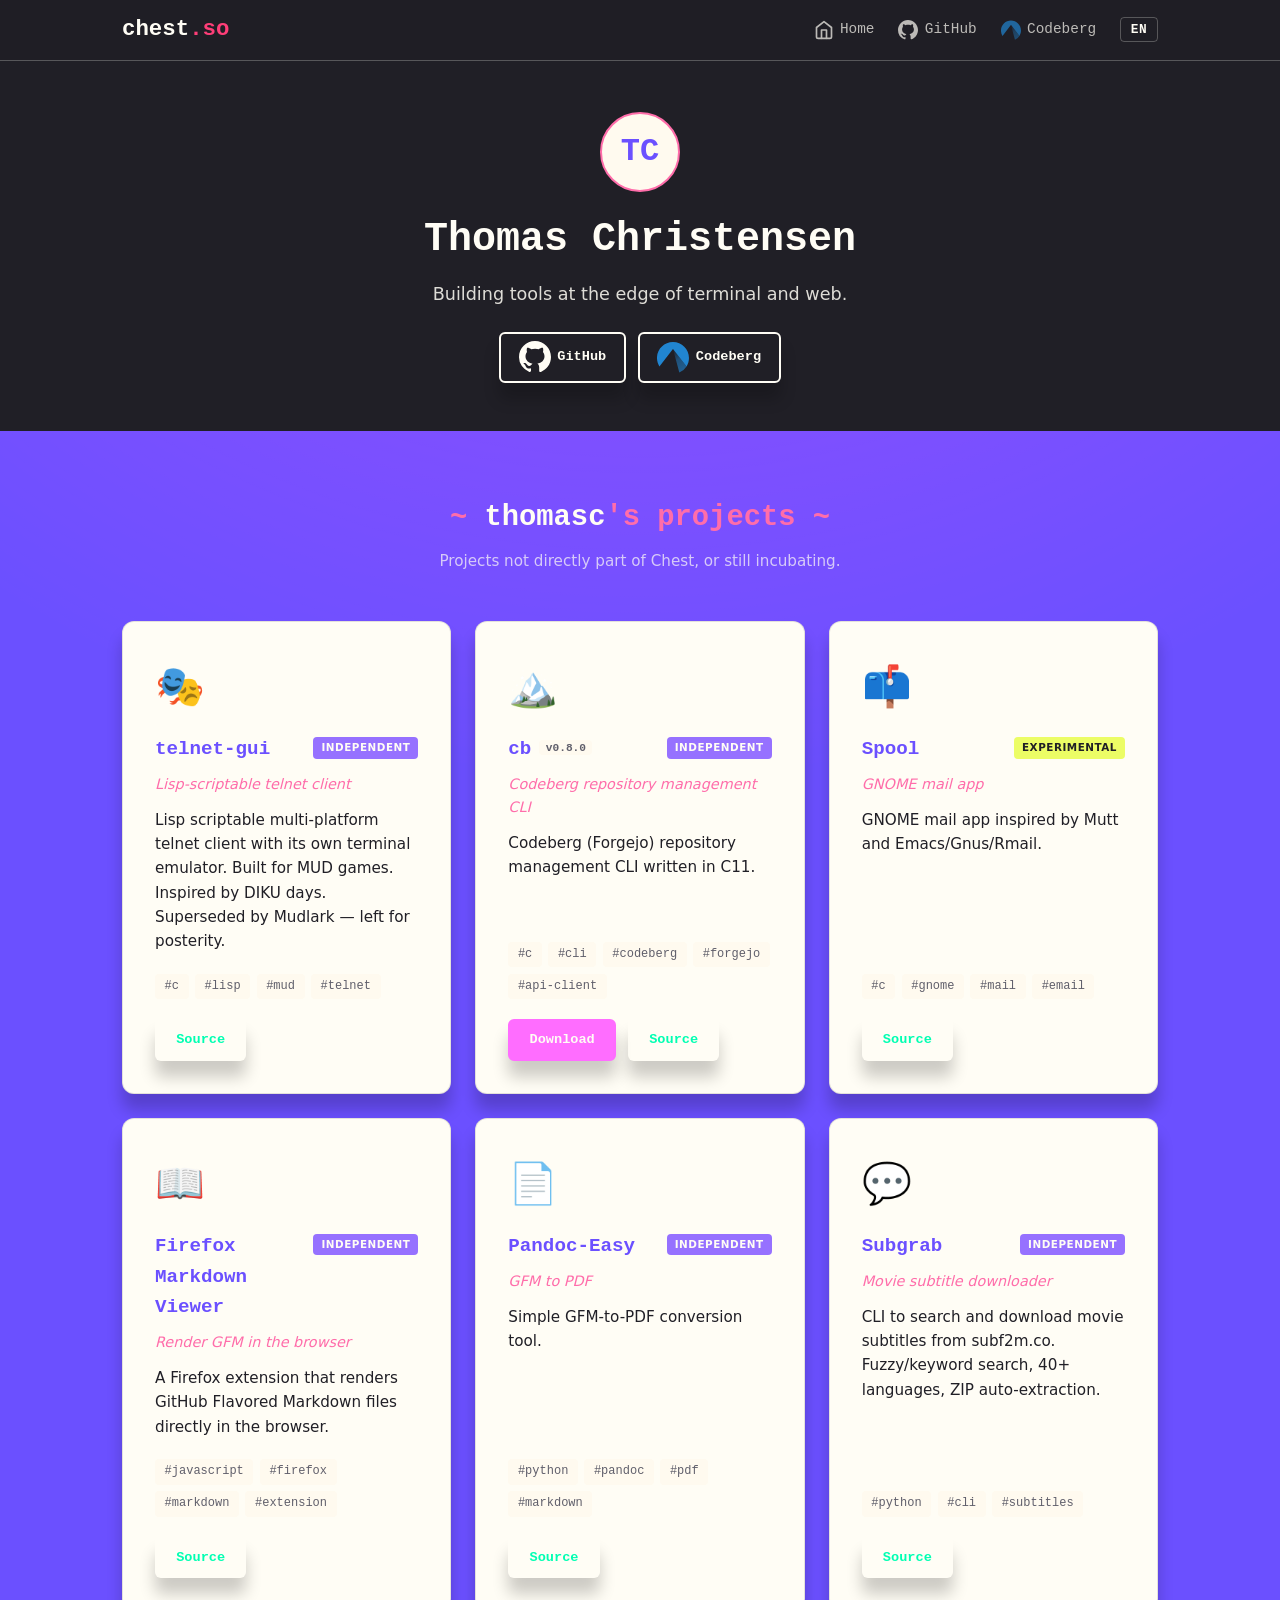
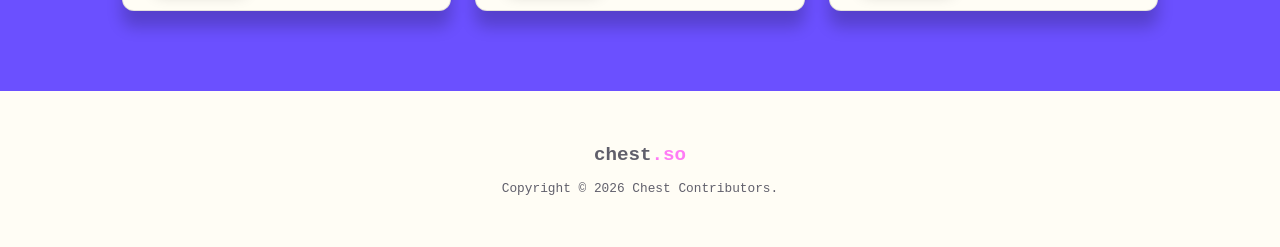
==== commit ebe38ddc: "Add site icon: open chest with golden light Replace emoji favicon with proper SVG icon — a wooden tr" ====
--- a/thomasc/index.html
+++ b/thomasc/index.html
@@ -11,10 +11,7 @@
     />
     <link rel="stylesheet" href="../style.css" />
     <link rel="stylesheet" href="../users.css" />
-    <link
-      rel="icon"
-      href="data:image/svg+xml,<svg xmlns='http://www.w3.org/2000/svg' viewBox='0 0 100 100'><text y='.9em' font-size='90'>🧰</text></svg>"
-    />
+    <link rel="icon" href="../assets/favicon.svg" type="image/svg+xml" />
   </head>
   <body>
     <nav class="nav">
@@ -25,7 +22,6 @@
         <div class="nav-links">
           <a href="/" class="nav-link">
             <svg
-              class="nav-link-icon"
               xmlns="http://www.w3.org/2000/svg"
               width="16"
               height="16"
--- a/style.css
+++ b/style.css
@@ -189,13 +189,10 @@
   opacity: 0.7;
 }
 
-.nav-link-icon {
-  flex-shrink: 0;
-}
-
 .nav-links svg {
   width: 20px;
   height: 20px;
+  flex-shrink: 0;
 }
 
 .nav-links a:hover {
@@ -203,27 +200,10 @@
   opacity: 1;
 }
 
-.nav-icon-link {
-  display: inline-flex;
-  align-items: center;
-  gap: 0.4rem;
-  color: var(--text);
-  opacity: 0.7;
-}
-
 #nav-icons {
   display: inline-flex;
   align-items: center;
   gap: 1.5rem;
-}
-
-.nav-icon-link:hover {
-  color: var(--accent-green);
-  opacity: 1;
-}
-
-.nav-icon-link svg {
-  flex-shrink: 0;
 }
 
 /* ── Liberapay ── */
@@ -338,6 +318,7 @@
   width: 100%;
   height: 100%;
   object-fit: cover;
+  object-position: 25% center;
   opacity: 0.8;
   filter: saturate(1) contrast(1.1) brightness(0.7);
 }
@@ -810,7 +791,6 @@
     font-size: 0.8rem;
   }
 
-  .nav-link-icon + span,
   .nav-link span {
     display: none;
   }
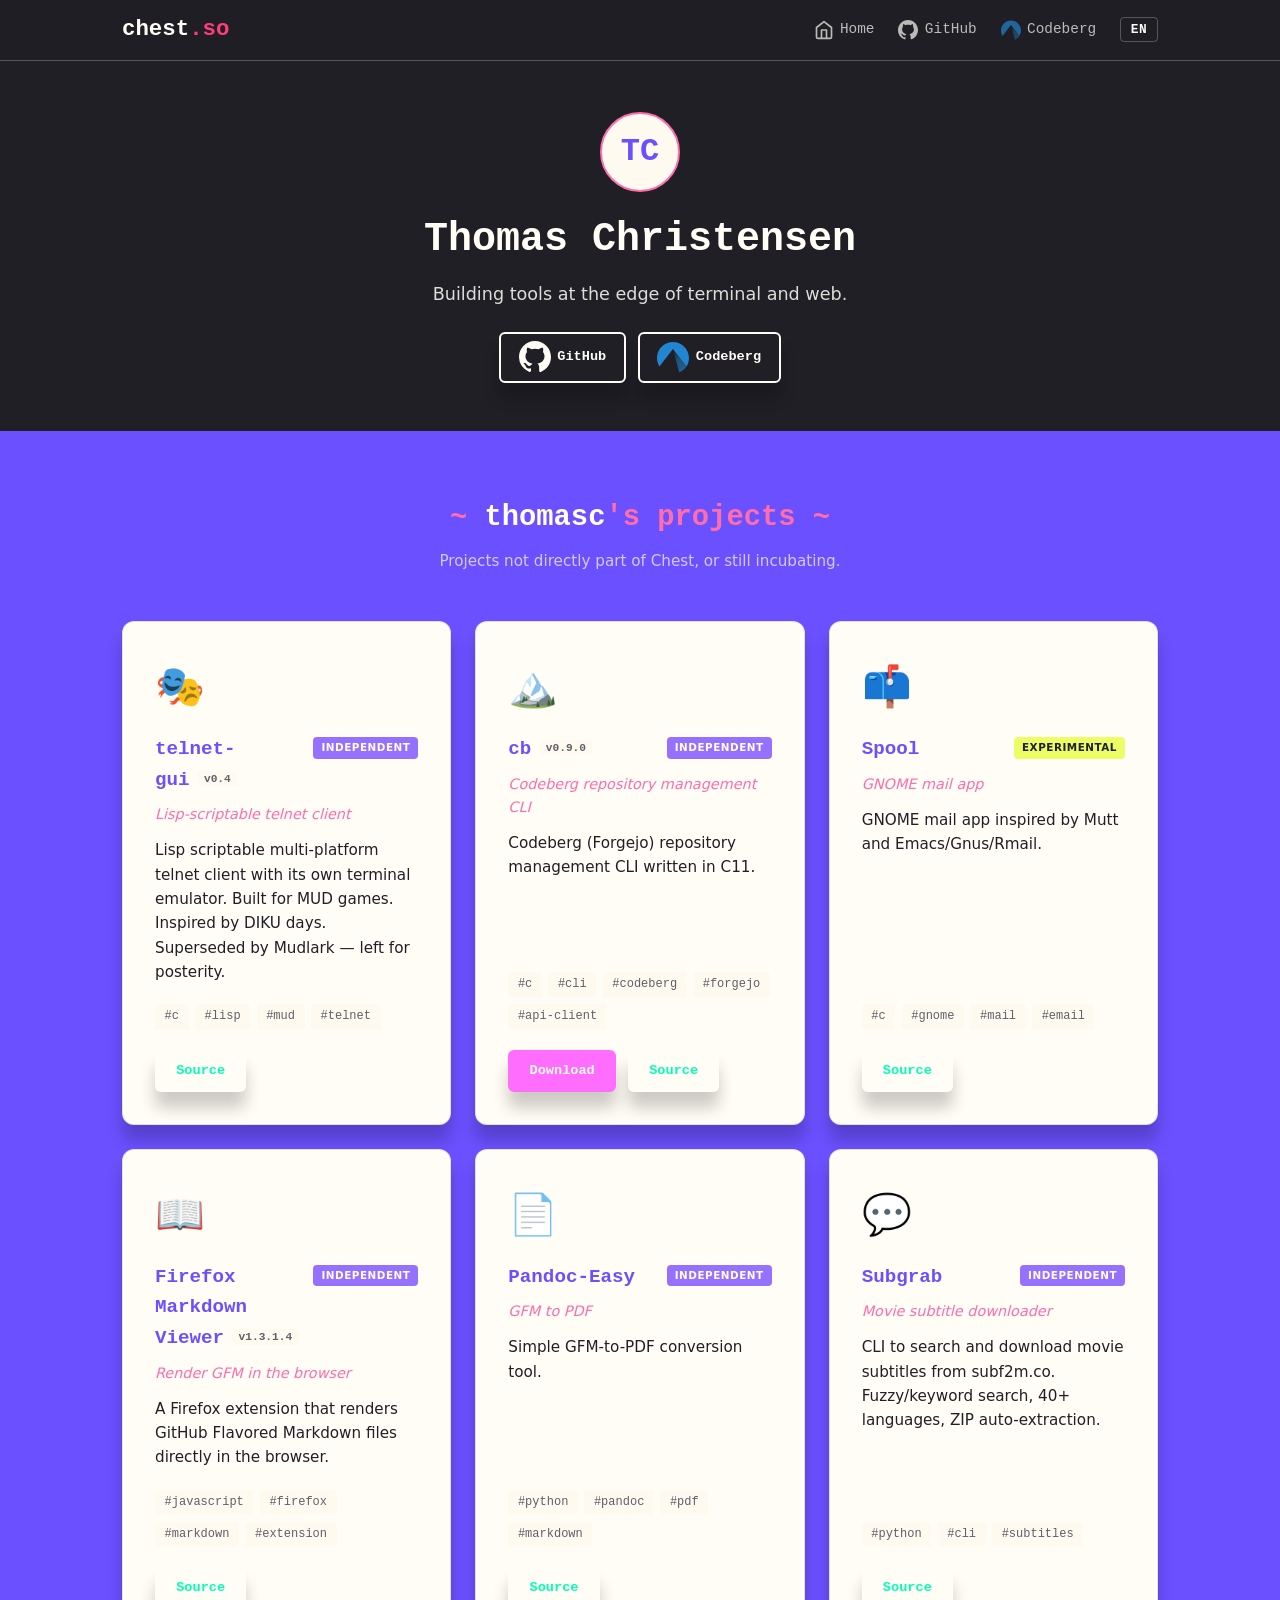
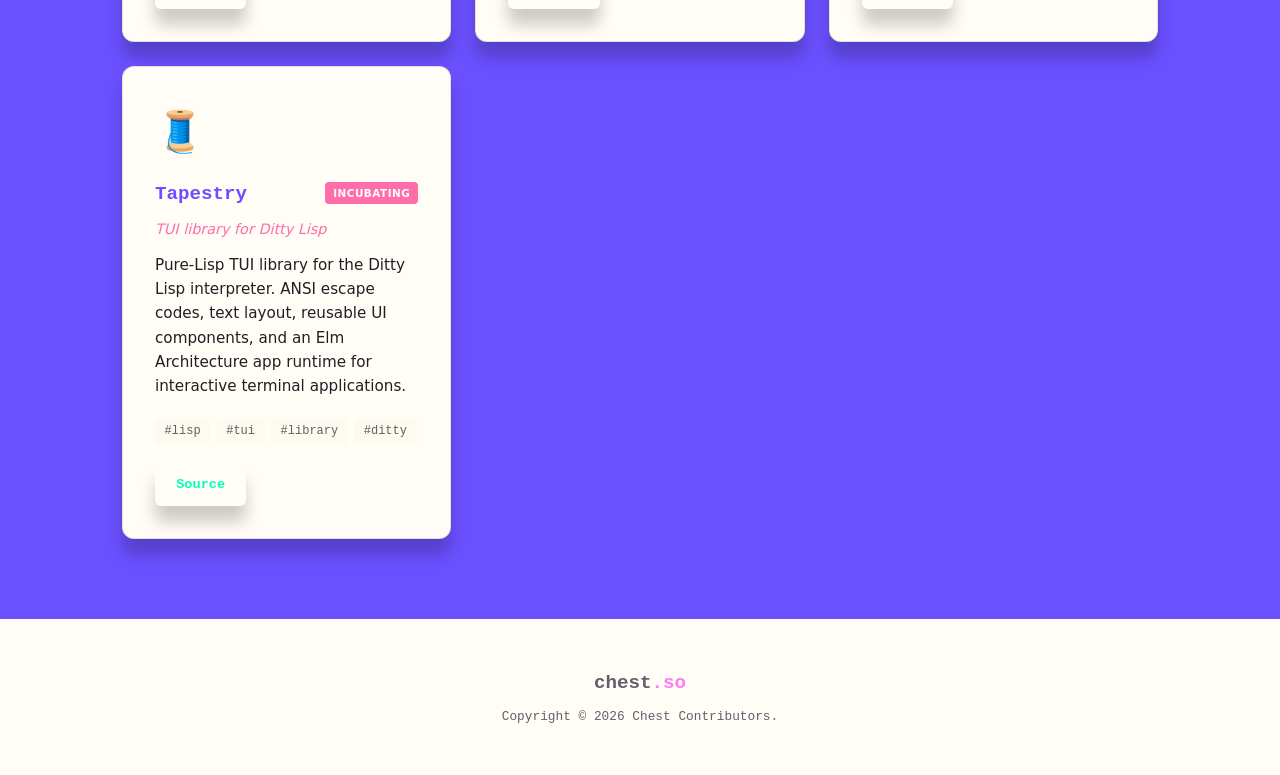
==== commit 0f29c623: "Add black theme-color meta tag to fix iPhone Safari overscroll color Safari uses theme-color to pain" ====
--- a/thomasc/index.html
+++ b/thomasc/index.html
@@ -3,6 +3,7 @@
   <head>
     <meta charset="UTF-8" />
     <meta name="viewport" content="width=device-width, initial-scale=1.0" />
+    <meta name="theme-color" content="#000000" />
     <meta name="user" content="thomasc" />
     <title>thomasc — chest.so</title>
     <meta
@@ -11,7 +12,9 @@
     />
     <link rel="stylesheet" href="../style.css" />
     <link rel="stylesheet" href="../users.css" />
+    <link rel="icon" href="/favicon.ico" sizes="32x32" />
     <link rel="icon" href="../assets/favicon.svg" type="image/svg+xml" />
+    <link rel="apple-touch-icon" href="../assets/favicon-180.png" />
   </head>
   <body>
     <nav class="nav">
--- a/style.css
+++ b/style.css
@@ -81,6 +81,7 @@
 
 html {
   scroll-behavior: smooth;
+  background-color: #000;
 }
 
 body {
@@ -90,15 +91,16 @@
   line-height: 1.6;
   overflow-x: hidden;
   position: relative;
+  min-height: 100vh;
 }
 
 body::before {
   content: '';
-  position: fixed;
+  position: absolute;
   top: 0;
   left: 0;
-  width: 100vw;
-  height: 100vh;
+  width: 100%;
+  height: 100%;
   background: var(--glow-gradient);
   background-size: 2400px 2400px;
   background-position: 50% -1600px;
@@ -318,7 +320,7 @@
   width: 100%;
   height: 100%;
   object-fit: cover;
-  object-position: 25% center;
+  object-position: 19% center;
   opacity: 0.8;
   filter: saturate(1) contrast(1.1) brightness(0.7);
 }
